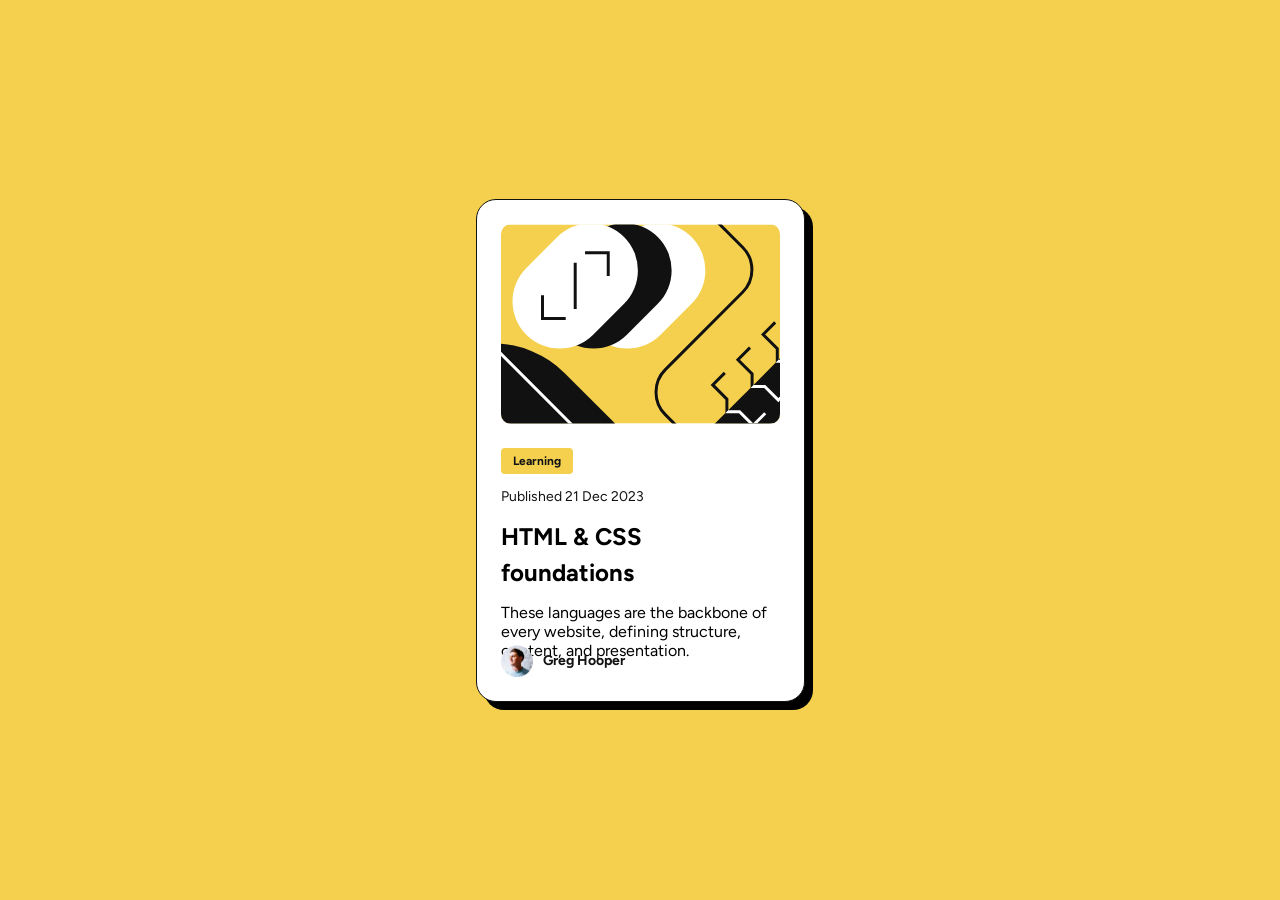
==== blog-preview-card/index.html @ d825cba5 "Completed blog preview card assisgnment" ====
<!DOCTYPE html>
<html lang="en">

<head>
  <meta charset="UTF-8">
  <meta name="viewport" content="width=device-width, initial-scale=1.0">
  <!-- displays site properly based on user's device -->

  <link rel="icon" type="image/png" sizes="32x32" href="./assets/images/favicon-32x32.png">


  <title>Blog preview card</title>

  <link rel="preconnect" href="https://fonts.googleapis.com">
  <link rel="preconnect" href="https://fonts.gstatic.com" crossorigin>
  <link href="https://fonts.googleapis.com/css2?family=Figtree:ital,wght@0,300..900;1,300..900&display=swap"
    rel="stylesheet">

  <link rel="stylesheet" href="./style.css">
</head>

<body>
  <main>
    <div class="card">
      <img class="card-img" src="./assets/images/illustration-article.svg" alt="article illustration">
      <div class="card-body">
        <div class="card-tag">Learning</div>
        <div class="card-publish-data">Published 21 Dec 2023</div>
        <h2 class="card-title" href="#">
          HTML & CSS foundations
        </h2>
        <p>These languages are the backbone of every website, defining structure, content, and presentation.</p>

      </div>

      <div class="card-author">
        <img class="card-author-img" src="./assets/images/image-avatar.webp" alt="greg hooper profile image">
        <h3 class="card-author-name">Greg Hooper</h3>
      </div>
    </div>
  </main>
</body>

</html>
---- blog-preview-card/style.css ----
*,
*::before,
*::after {
    margin: 0px;
    padding: 0px;
}


:root {
    --background: hsl(47, 88%, 63%);

    --white: hsl(0, 0%, 100%);
    --gray500: hsl(0, 0%, 42%);
    --gray950: hsl(0, 0%, 7%);
}

body {
    display: grid;
    place-items: center;
    height: 100vh;
    font-size: 16px;
    font-family: "Figtree", sans-serif;
    background-color: var(--background);
}


.card {
    max-width: 327px;
    max-height: 501px;
    display: flex;
    flex-direction: column;
    /* justify-content: flex-start; */
    gap: 24px;
    padding: 24px;
    border-radius: 20px;
    background-color: var(--white);
    border: 1px solid var(--gray950);
    box-shadow: 8px 8px 0px 0px #000;

}


.card-img {

    width: 279px;
    height: 200px;
    border-radius: 10px;
    object-fit: cover;
}



.card-body {
    width: 279px;
    height: 173px;
    display: flex;
    flex-direction: column;
    align-items: flex-start;
    gap: 12px;
}



.card-tag {
    display: inline-block;
    padding: 4px 12px;
    color: var(--gray950);
    gap: 8px;
    border-radius: 4px;
    background-color: var(--background);
    font-weight: bold;
    font-size: 12px;
    line-height: 150%;
    text-align: center;
    letter-spacing: 0px;
}

.card-publish-data {
    color: var(--gray950);
    font-size: 14px;
    line-height: 150%;
    letter-spacing: 0px;
}


.card-title {
    font-size: 24px;
    line-height: 150%;
    font-weight: bold;
    color: var(--slate900);
    text-decoration: none;
}


.card-title:hover {
    color: var(--background);
}


.card-author {
    display: flex;
    align-items: center;
    gap: 10px;
}

.card-author-img {
    width: 32px;
    height: 32px;
}

.card-author-name {
    font-size: 14px;
    font-weight: bold;
    line-height: 150%;
    letter-spacing: 0%;
    color: var(--gray950);

}
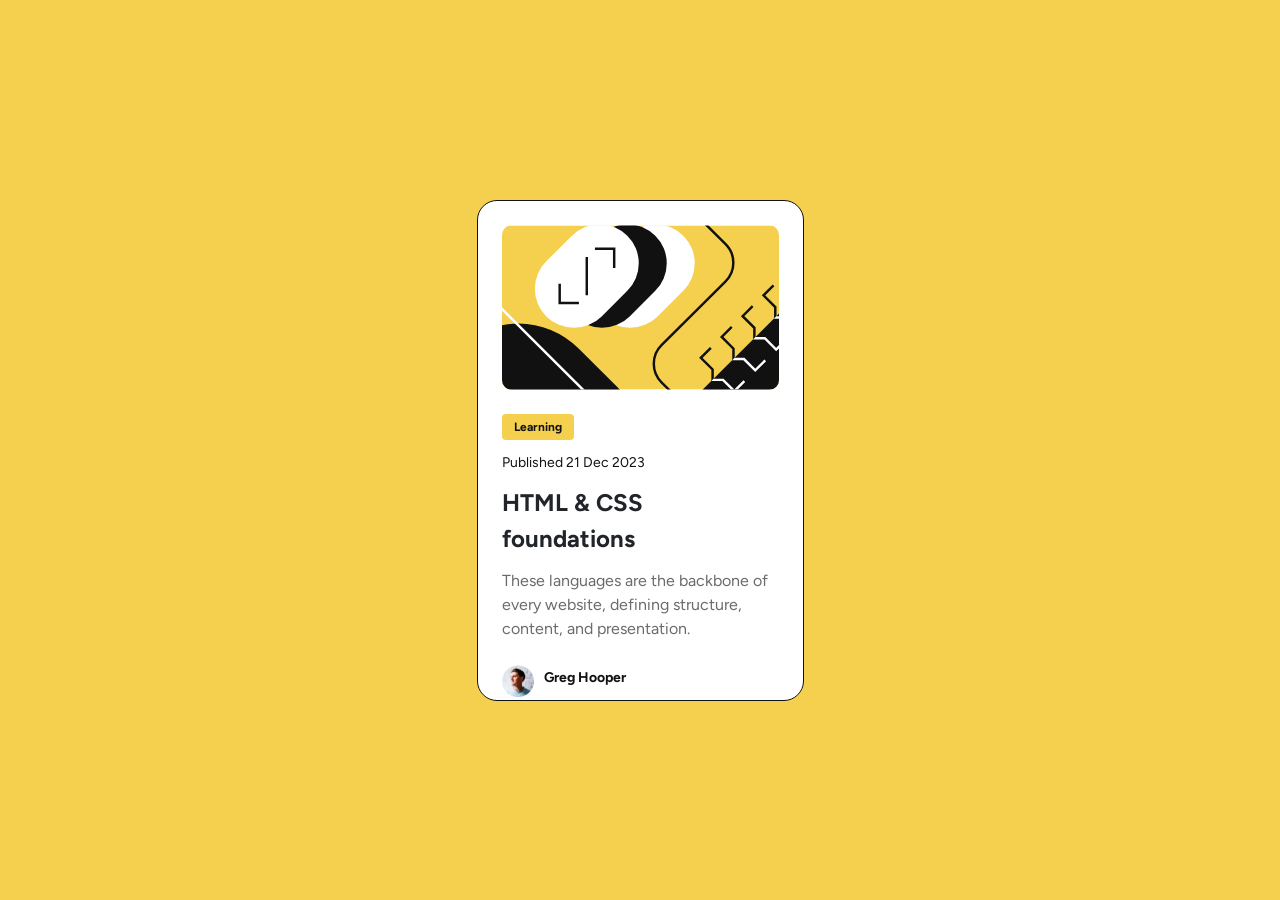
==== commit 0c84202c: "Complete the implementation of bootstrap in blog-preview-card." ====
--- a/blog-preview-card/index.html
+++ b/blog-preview-card/index.html
@@ -4,8 +4,6 @@
 <head>
   <meta charset="UTF-8">
   <meta name="viewport" content="width=device-width, initial-scale=1.0">
-  <!-- displays site properly based on user's device -->
-
   <link rel="icon" type="image/png" sizes="32x32" href="./assets/images/favicon-32x32.png">
 
 
@@ -16,26 +14,32 @@
   <link href="https://fonts.googleapis.com/css2?family=Figtree:ital,wght@0,300..900;1,300..900&display=swap"
     rel="stylesheet">
 
+  <link href="https://cdn.jsdelivr.net/npm/bootstrap@5.3.8/dist/css/bootstrap.min.css" rel="stylesheet"
+    integrity="sha384-sRIl4kxILFvY47J16cr9ZwB07vP4J8+LH7qKQnuqkuIAvNWLzeN8tE5YBujZqJLB" crossorigin="anonymous">
+
+
   <link rel="stylesheet" href="./style.css">
 </head>
 
 <body>
   <main>
-    <div class="card">
+    <div class="card d-flex flex-column justify-content-start p-4 gap-4 ">
       <img class="card-img" src="./assets/images/illustration-article.svg" alt="article illustration">
-      <div class="card-body">
-        <div class="card-tag">Learning</div>
+      <div class="card-body d-flex flex-column align-items-start p-0">
+        <div class="card-tag gap-2 rounded-1 fw-bold text-center py-1">Learning</div>
         <div class="card-publish-data">Published 21 Dec 2023</div>
-        <h2 class="card-title" href="#">
+        <h2 class="card-title fw-bold text-decoration-none m-0">
           HTML & CSS foundations
         </h2>
-        <p>These languages are the backbone of every website, defining structure, content, and presentation.</p>
+        <p class="card-paragraph m-0">These languages are the backbone of every website, defining structure, content,
+          and presentation.
+        </p>
 
       </div>
 
-      <div class="card-author">
+      <div class="card-author d-flex align-items-center">
         <img class="card-author-img" src="./assets/images/image-avatar.webp" alt="greg hooper profile image">
-        <h3 class="card-author-name">Greg Hooper</h3>
+        <h3 class="card-author-name fw-bold">Greg Hooper</h3>
       </div>
     </div>
   </main>
--- a/blog-preview-card/style.css
+++ b/blog-preview-card/style.css
@@ -27,52 +27,51 @@
 .card {
     max-width: 327px;
     max-height: 501px;
+    border-radius: 20px;
+    border: 1px solid var(--gray950);
+    /* flex-direction: column;
+    background-color: var(--white);
+    justify-content: flex-start;
     display: flex;
-    flex-direction: column;
-    /* justify-content: flex-start; */
     gap: 24px;
     padding: 24px;
-    border-radius: 20px;
-    background-color: var(--white);
-    border: 1px solid var(--gray950);
-    box-shadow: 8px 8px 0px 0px #000;
+    box-shadow: 8px 8px 0px 0px #000; */
 
 }
 
 
 .card-img {
-
-    width: 279px;
+    border-radius: 10px;
+    /* width: 279px;
     height: 200px;
-    border-radius: 10px;
-    object-fit: cover;
+    object-fit: cover; */
 }
 
 
 
 .card-body {
-    width: 279px;
-    height: 173px;
-    display: flex;
+    gap: 12px;
+    /* width: 279px;
+    height: 173px; */
+    /* display: flex;
     flex-direction: column;
-    align-items: flex-start;
-    gap: 12px;
+    align-items: flex-start; */
 }
 
 
 
 .card-tag {
-    display: inline-block;
-    padding: 4px 12px;
     color: var(--gray950);
-    gap: 8px;
-    border-radius: 4px;
+    padding-left: 12px;
+    padding-right: 12px;
     background-color: var(--background);
-    font-weight: bold;
     font-size: 12px;
     line-height: 150%;
-    text-align: center;
     letter-spacing: 0px;
+    /* text-align: center;
+    font-weight: bold;
+    gap: 8px;
+    border-radius: 4px; */
 }
 
 .card-publish-data {
@@ -86,11 +85,15 @@
 .card-title {
     font-size: 24px;
     line-height: 150%;
-    font-weight: bold;
     color: var(--slate900);
-    text-decoration: none;
+    /* text-decoration: none;
+     font-weight: bold; */
 }
 
+
+.card-paragraph {
+    color: var(--gray500);
+}
 
 .card-title:hover {
     color: var(--background);
@@ -98,8 +101,8 @@
 
 
 .card-author {
-    display: flex;
-    align-items: center;
+    /* display: flex;
+    align-items: center; */
     gap: 10px;
 }
 
@@ -110,7 +113,7 @@
 
 .card-author-name {
     font-size: 14px;
-    font-weight: bold;
+
     line-height: 150%;
     letter-spacing: 0%;
     color: var(--gray950);
